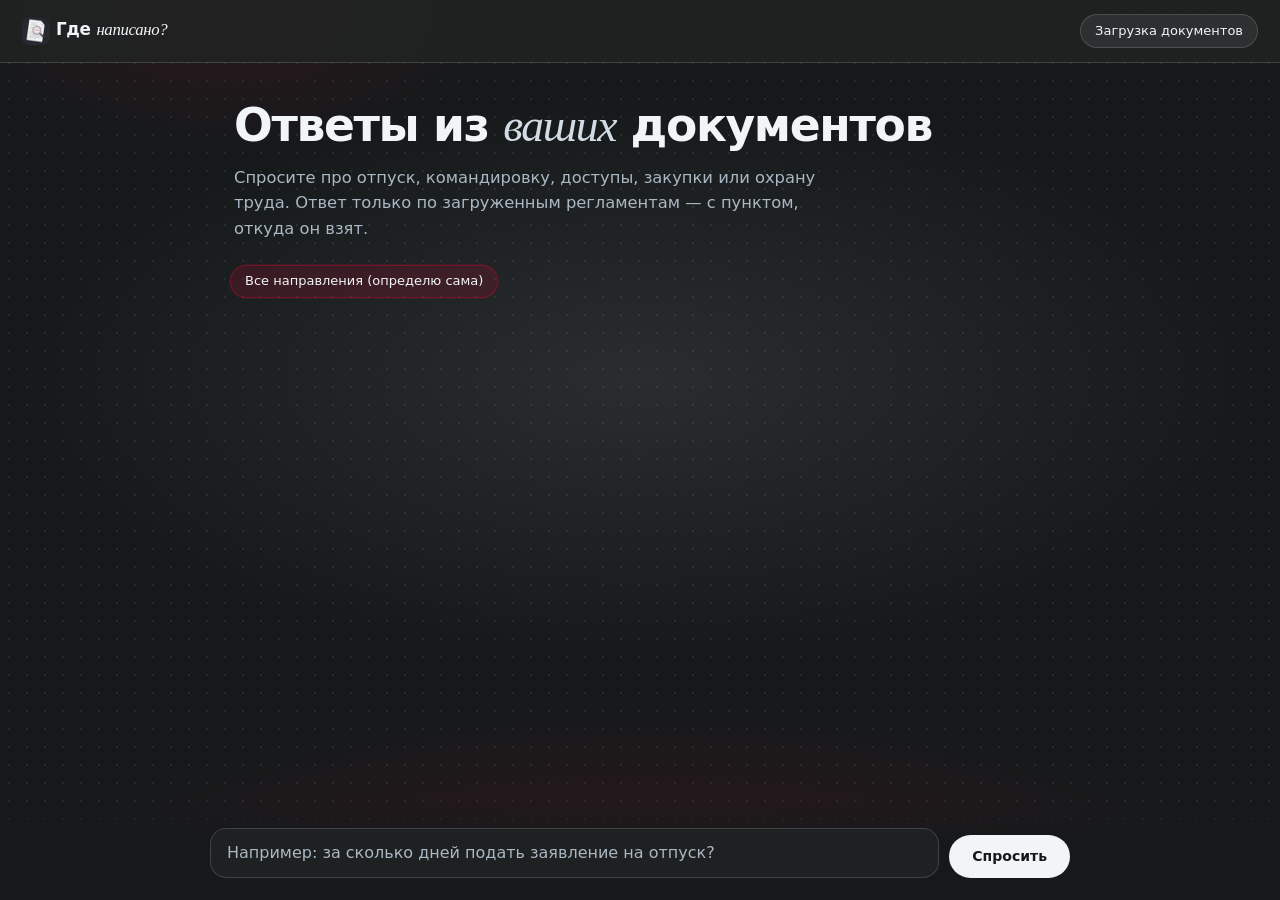
==== static/index.html @ 2ca531a7 "config, errors, schemas, db, security? main + static" ====
<!doctype html>
<html lang="ru">
<head>
  <meta charset="utf-8">
  <meta name="viewport" content="width=device-width, initial-scale=1">
  <title>Где написано?</title>
  <link rel="icon" type="image/png" sizes="32x32" href="/static/img/logo-32.png">
  <link rel="icon" type="image/x-icon" href="/static/img/favicon.ico">
  <link rel="apple-touch-icon" href="/static/img/apple-touch-icon.png">
  <link rel="stylesheet" href="/static/style.css">
</head>
<body class="chat-page">
  <header class="top">
    <div class="top-inner">
      <div class="brand"><img class="brand-logo" src="/static/img/logo-64.png" width="28" height="28" alt="" aria-hidden="true"> Где <em>написано?</em></div>
      <div class="top-badges"></div>
      <a class="admin-link" href="/admin">Загрузка документов</a>
    </div>
  </header>
  <div class="stage">
    <section class="hero">
      <h1 class="hero-title">Ответы из <em>ваших</em> документов</h1>
      <p class="hero-lead">Спросите про отпуск, командировку, доступы, закупки или охрану труда. Ответ только по загруженным регламентам — с пунктом, откуда он взят.</p>
    </section>
    <div class="chip-row" role="group" aria-label="Направление">
      <select id="box" title="Направление" class="sr-only">
        <option value="">Все направления (определю сама)</option>
      </select>
      <div id="box-chips" class="chips"></div>
    </div>
    <main id="chat" class="chat" aria-live="polite"></main>
  </div>
  <div class="ask-bar">
    <form id="ask" class="ask">
      <textarea id="q" rows="1" maxlength="2000" placeholder="Например: за сколько дней подать заявление на отпуск?" required></textarea>
      <button type="submit">Спросить</button>
    </form>
  </div>
  <dialog id="clause">
    <form method="dialog"><button class="close" type="submit" aria-label="Закрыть"><svg class="icon" viewBox="0 0 24 24" width="18" height="18" fill="none" stroke="currentColor" stroke-width="1.5" stroke-linecap="round" aria-hidden="true"><path d="M6 6l12 12M18 6L6 18"/></svg></button></form>
    <div id="clause-body"></div>
  </dialog>
  <script src="/static/app.js"></script>
</body>
</html>
---- static/style.css ----
:root {
  --bg: #16191A;
  --surface: #212424;
  --glass: rgba(210, 220, 229, .08);
  --border: rgba(210, 220, 229, .18);
  --text: #F2F5F8;
  --muted: #AAB8C3;
  --placeholder: #AAB8C3;
  --danger: #E89AA6;
  --accent: #A50F2D;
  --accent-hover: #BE042F;
  --ok: #4CAF82;
  --warn: #D9A441;
  --cool: #D2DCE5;
  --radius-sm: 10px;
  --glow-accent: rgba(165, 15, 45, .28);
  --glow-cool: rgba(210, 220, 229, .10);
  --grid: rgba(210, 220, 229, .09);
  --radius: 16px;
  --font: "Inter", "Segoe UI", system-ui, -apple-system, Roboto, sans-serif;
  --font-serif: Georgia, "Times New Roman", Times, serif;
  --font-mono: Consolas, ui-monospace, "SFMono-Regular", Menlo, monospace;
  color-scheme: dark;
}

* { box-sizing: border-box; }

html, body {
  min-height: 100%;
  width: 100%;
  max-width: 100%;
}

body {
  margin: 0;
  font: 16px/1.5 var(--font);
  color: var(--text);
  background-color: var(--bg);
  background-image:
    radial-gradient(ellipse 90% 55% at 50% 112%, var(--glow-accent), transparent 62%),
    radial-gradient(ellipse 70% 45% at 50% 42%, var(--glow-cool), transparent 70%),
    radial-gradient(ellipse 40% 30% at 18% 0%, rgba(165, 15, 45, .16), transparent 55%),
    radial-gradient(var(--grid) 1px, transparent 1.2px);
  background-size: auto, auto, auto, 18px 18px;
  background-attachment: fixed;
  display: flex;
  flex-direction: column;
  align-items: stretch;
  min-height: 100vh;
  overflow-x: hidden;
}
body.chat-page { height: auto; }

/* --- шапка ----------------------------------------------------------------------- */
.top {
  width: 100%;
  background: color-mix(in srgb, var(--surface) 86%, transparent);
  border-bottom: 1px solid var(--border);
  backdrop-filter: blur(18px);
  -webkit-backdrop-filter: blur(18px);
  position: sticky;
  top: 0;
  z-index: 20;
}
.top-inner {
  display: flex;
  gap: 12px;
  align-items: center;
  padding: 14px 22px;
  flex-wrap: wrap;
  width: 100%;
}
.brand {
  font-weight: 600;
  font-size: 1.05rem;
  margin-right: auto;
  display: flex;
  align-items: baseline;
  gap: .35em;
  letter-spacing: -.02em;
}
.brand em {
  font-family: var(--font-serif);
  font-style: italic;
  font-weight: 400;
}
.brand-logo {
  width: 28px;
  height: 28px;
  border-radius: 7px;
  flex: none;
  align-self: center;
}
.brand-mark {
  width: 10px;
  height: 10px;
  border-radius: 2px;
  background: var(--accent);
  flex: none;
  align-self: center;
}
.top-badges { display: flex; gap: 8px; align-items: center; flex-wrap: wrap; }
.admin-link {
  color: var(--text);
  font-size: 13px;
  text-decoration: none;
  border: 1px solid var(--border);
  background: var(--glass);
  border-radius: 999px;
  padding: 6px 14px;
  transition: border-color .15s, background .15s;
}
.admin-link:hover { border-color: var(--cool); background: rgba(210, 220, 229, .14); }

.demo-badge::before {
  content: "";
  width: 7px;
  height: 7px;
  background: currentColor;
  border-radius: 1px;
}
.demo-badge,
.plaque {
  font-family: var(--font-mono);
  font-size: 12px;
  letter-spacing: .06em;
  text-transform: uppercase;
  border-radius: 999px;
  padding: 4px 10px;
  border: 1px solid var(--border);
  background: var(--glass);
  color: var(--muted);
  display: inline-flex;
  align-items: center;
  gap: 6px;
  line-height: 1.3;
}
.plaque-ok { color: var(--ok); background: rgba(76, 175, 130, .12); border-color: rgba(76, 175, 130, .35); }
.plaque-warn { color: var(--warn); background: rgba(217, 164, 65, .12); border-color: rgba(217, 164, 65, .4); }
.plaque-muted { color: var(--muted); background: rgba(170, 184, 195, .08); border-color: var(--border); }

/* --- герой и ящички -------------------------------------------------------------- */
.stage {
  flex: 1;
  display: flex;
  flex-direction: column;
  width: 100%;
  max-width: 860px;
  margin: 0 auto;
  padding: 8px 20px 0;
  min-height: 0;
}
.hero { padding: 28px 4px 8px; }
.hero-title {
  margin: 0 0 12px;
  font-size: clamp(1.85rem, 4.6vw, 2.85rem);
  font-weight: 600;
  letter-spacing: -.03em;
  line-height: 1.2;
  text-wrap: balance;
}
.hero-title em {
  font-family: var(--font-serif);
  font-style: italic;
  font-weight: 400;
  color: var(--cool);
}
.hero-lead {
  margin: 0;
  max-width: 38rem;
  color: var(--muted);
  font-size: 1.02rem;
  line-height: 1.55;
  text-wrap: pretty;
}
.stage:has(#chat:not(:empty)) .hero { padding-top: 16px; padding-bottom: 0; }
.stage:has(#chat:not(:empty)) .hero-title { font-size: clamp(1.35rem, 3vw, 1.8rem); }
.stage:has(#chat:not(:empty)) .hero-lead { display: none; }

.chip-row { padding: 16px 0 8px; }
.chips { display: flex; flex-wrap: wrap; gap: 8px; }
.chip {
  appearance: none;
  font: 13px/1.3 var(--font);
  color: var(--text);
  background: var(--glass);
  border: 1px solid var(--border);
  border-radius: 999px;
  padding: 7px 14px;
  cursor: pointer;
  transition: background .15s, border-color .15s;
}
.chip:hover { border-color: rgba(210, 220, 229, .4); background: rgba(210, 220, 229, .14); }
.chip.is-on {
  background: rgba(165, 15, 45, .22);
  border-color: rgba(165, 15, 45, .55);
  box-shadow: 0 0 0 1px rgba(165, 15, 45, .2);
}

/* --- чат ------------------------------------------------------------------------- */
.chat {
  flex: 1 0 auto;
  overflow: visible;
  padding: 8px 0 28px;
  display: flex;
  flex-direction: column;
  gap: 14px;
  width: 100%;
  min-height: 4rem;
}
.msg {
  padding: 16px 18px;
  border-radius: var(--radius);
  background: var(--glass);
  border: 1px solid var(--border);
  max-width: 92%;
  backdrop-filter: blur(14px);
  -webkit-backdrop-filter: blur(14px);
}
.msg.user {
  align-self: flex-end;
  background: rgba(210, 220, 229, .12);
  border-color: rgba(210, 220, 229, .28);
  white-space: pre-wrap;
}
.msg.bot { align-self: flex-start; }
.msg.bot .plaque { margin-bottom: 10px; }
.mode-confident, .mode-uncertain, .mode-not_found { border-left: none; }
.wait { color: var(--muted); }
.answer-text { white-space: pre-wrap; max-width: 70ch; text-wrap: pretty; }
.ref { text-decoration: none; color: var(--cool); font-weight: 600; border-bottom: 1px solid rgba(210, 220, 229, .35); }
.ref:hover { color: var(--text); }

.quote {
  margin: 4px 0 8px;
  padding: 0;
  background: none;
  border: none;
  font-family: var(--font-serif);
  font-style: italic;
  font-size: clamp(1.15rem, 2.4vw, 1.45rem);
  line-height: 1.4;
  color: var(--text);
}
.source {
  font-size: 13px;
  color: var(--muted);
  margin: 0 0 12px;
  display: flex;
  flex-wrap: wrap;
  gap: 4px 0;
  align-items: baseline;
}
.source span + span::before, .source a::before { content: "·"; margin: 0 8px; color: var(--muted); }
.source-file { color: var(--text); }

.cite { font-size: 13px; margin-top: 4px; color: var(--muted); }
.cite a, .variant a { color: var(--cool); }
.advice { margin-top: 10px; color: var(--text); }
.owner { margin-top: 12px; font-size: 13px; color: var(--muted); }
.practice {
  margin-top: 10px;
  font-size: 14px;
  background: rgba(217, 164, 65, .08);
  border: 1px solid rgba(217, 164, 65, .28);
  padding: 8px 12px;
  border-radius: 12px;
}
.practice ul { margin: 4px 0 0 18px; padding: 0; }

.variants { display: flex; flex-direction: column; gap: 10px; margin-top: 10px; }
.variant {
  border: 1px solid var(--border);
  border-radius: var(--radius-sm);
  padding: 12px 14px;
  background: rgba(210, 220, 229, .04);
}
.variant.chosen {
  border-color: rgba(76, 175, 130, .5);
  background: rgba(76, 175, 130, .08);
}
.snippet { font-size: 14px; margin: 6px 0 10px; color: var(--muted); }

/* --- кнопки ---------------------------------------------------------------------- */
button {
  cursor: pointer;
  border: 1px solid transparent;
  background: var(--text);
  color: var(--bg);
  border-radius: 999px;
  padding: 8px 16px;
  font: 14px/1.2 var(--font);
  font-weight: 600;
  transition: background .15s, border-color .15s, color .15s, opacity .15s;
}
button:hover { background: var(--cool); }
button:disabled { opacity: .45; cursor: default; }
button:focus-visible,
a:focus-visible,
.chip:focus-visible,
select:focus-visible,
input:focus-visible,
textarea:focus-visible {
  outline: 2px solid var(--cool);
  outline-offset: 2px;
}
button.none,
#reindex {
  background: var(--surface);
  color: var(--text);
  border-color: var(--border);
  font-weight: 500;
}
button.none:hover,
#reindex:hover {
  background: rgba(210, 220, 229, .12);
  border-color: rgba(210, 220, 229, .4);
}
button.thumb {
  display: inline-flex;
  align-items: center;
  justify-content: center;
  width: 40px;
  height: 40px;
  min-width: 40px;
  padding: 0;
  border-radius: 999px;
  background: var(--surface);
  color: var(--text);
  border: 1px solid var(--border);
  font-weight: 500;
}
button.thumb:hover { background: rgba(210, 220, 229, .14); border-color: rgba(210, 220, 229, .45); color: var(--text); }
button.thumb:active { background: rgba(210, 220, 229, .2); }
button.thumb.is-selected[data-helpful="true"] {
  color: var(--ok);
  border-color: rgba(76, 175, 130, .55);
  background: rgba(76, 175, 130, .14);
}
button.thumb.is-selected[data-helpful="false"] {
  color: var(--danger);
  border-color: rgba(232, 154, 166, .5);
  background: rgba(232, 154, 166, .12);
}
.icon { display: block; flex: none; }
.admin-link { display: inline-flex; align-items: center; gap: 6px; }
.feedback { margin-top: 14px; display: flex; gap: 8px; align-items: center; flex-wrap: wrap; }
.rate-link { display: inline-block; margin-top: 10px; font-size: 13px; color: var(--muted); }
.practice-form { margin-top: 12px; display: flex; flex-direction: column; gap: 8px; }
.practice-form textarea,
.ask textarea,
.row input,
#token {
  width: 100%;
  border: 1px solid var(--border);
  border-radius: 14px;
  padding: 10px 12px;
  font: inherit;
  color: var(--text);
  background: var(--glass);
  outline: none;
}
.row select,
select:not(.sr-only) {
  border: 1px solid var(--border);
  border-radius: 14px;
  padding: 10px 12px;
  font: inherit;
  color: var(--text);
  background: var(--glass);
  outline: none;
}
::placeholder {
  color: var(--placeholder);
  opacity: 1;
}
.practice-form textarea:focus,
.ask textarea:focus,
input:focus,
select:focus {
  border-color: rgba(210, 220, 229, .45);
  box-shadow: 0 0 0 3px rgba(165, 15, 45, .2);
}
.practice-form button { align-self: flex-start; }
.thanks { margin-top: 8px; color: var(--ok); font-size: 14px; }
.muted { color: var(--muted); font-size: 13px; }
.err { color: var(--danger); }

/* --- поле ввода ------------------------------------------------------------------ */
.ask-bar {
  position: sticky;
  bottom: 0;
  width: 100%;
  z-index: 10;
  padding: 28px 20px 22px;
  background: linear-gradient(180deg, transparent 0%, var(--bg) 42%);
}
.ask {
  display: flex;
  gap: 10px;
  align-items: flex-end;
  width: 100%;
  max-width: 860px;
  margin: 0 auto;
}
.ask textarea {
  flex: 1;
  width: auto;
  resize: none;
  min-height: 48px;
  max-height: 160px;
  border-radius: var(--radius);
  padding: 12px 16px;
  background: color-mix(in srgb, var(--surface) 80%, transparent);
  backdrop-filter: blur(16px);
  -webkit-backdrop-filter: blur(16px);
}
.ask button { padding: 12px 22px; flex: none; }

/* --- диалог пункта --------------------------------------------------------------- */
dialog {
  max-width: 720px;
  width: 92%;
  border: 1px solid var(--border);
  border-radius: var(--radius);
  padding: 20px 22px;
  background: var(--surface);
  color: var(--text);
  box-shadow: 0 24px 60px rgba(0, 0, 0, .45);
}
dialog::backdrop { background: rgba(8, 10, 10, .62); }
dialog .close {
  float: right;
  display: inline-flex;
  align-items: center;
  justify-content: center;
  width: 36px;
  height: 36px;
  background: none;
  color: var(--muted);
  border: none;
  padding: 0;
  font-weight: 400;
}
dialog .close:hover { background: rgba(210, 220, 229, .08); color: var(--text); }
dialog h2 { margin-top: 0; font-size: 1.15rem; font-weight: 600; }
.context p { margin: 6px 0; color: var(--muted); }
.context p.hl {
  color: var(--text);
  background: rgba(217, 164, 65, .12);
  padding: 8px 10px;
  border-radius: 10px;
  border: 1px solid rgba(217, 164, 65, .25);
}

/* --- админка --------------------------------------------------------------------- */
body.admin { height: auto; display: block; padding-bottom: 48px; }
body.admin .top { position: sticky; }
.panel {
  max-width: 1080px;
  margin: 18px auto;
  padding: 20px 22px;
  background: var(--glass);
  border: 1px solid var(--border);
  border-radius: var(--radius);
  width: calc(100% - 32px);
  backdrop-filter: blur(16px);
  -webkit-backdrop-filter: blur(16px);
}
.panel h2 {
  margin: 0 0 12px;
  font-size: clamp(1.35rem, 3vw, 1.75rem);
  font-weight: 600;
  letter-spacing: -.03em;
  text-wrap: balance;
}
.panel h2 em,
.panel h3 {
  font-family: var(--font-serif);
  font-style: italic;
  font-weight: 400;
}
.panel h3 {
  margin: 22px 0 8px;
  font-size: 1.15rem;
  color: var(--cool);
}
.row { display: flex; gap: 8px; flex-wrap: wrap; align-items: center; }
.row input, .row select { width: auto; min-width: 12rem; border-radius: 999px; padding: 8px 14px; }
#token { width: min(28rem, 100%); border-radius: 999px; padding: 8px 14px; }

.dropzone {
  display: flex;
  flex-direction: column;
  align-items: center;
  justify-content: center;
  gap: 6px;
  min-height: 148px;
  margin: 8px 0 14px;
  padding: 22px 16px;
  border: 1px dashed rgba(210, 220, 229, .35);
  border-radius: var(--radius);
  background: rgba(210, 220, 229, .04);
  cursor: pointer;
  text-align: center;
  transition: border-color .15s, background .15s;
}
.dropzone:hover, .dropzone.is-over {
  border-color: rgba(165, 15, 45, .55);
  background: rgba(165, 15, 45, .08);
}
.dropzone input[type="file"] {
  position: absolute;
  opacity: 0;
  width: 0;
  height: 0;
  pointer-events: none;
}
.dropzone { position: relative; }
.dropzone-title { font-weight: 600; }
.file-names { font-family: var(--font-mono); font-size: 12px; color: var(--muted); margin-top: 4px; }
.upload-log {
  white-space: pre-wrap;
  font-family: var(--font-mono);
  font-size: 12px;
  max-height: 12rem;
  overflow: auto;
}
.upload-form .row { margin-top: 4px; }

.table-wrap { overflow-x: auto; margin: 0 -4px; }
table { border-collapse: collapse; width: 100%; font-size: 14px; }
td, th { border-bottom: 1px solid var(--border); padding: 10px 8px; text-align: left; vertical-align: top; }
th {
  font-family: var(--font-mono);
  font-size: 12px;
  letter-spacing: .06em;
  text-transform: uppercase;
  color: var(--muted);
  font-weight: 500;
}
tbody tr:hover td { background: rgba(210, 220, 229, .04); }

.sr-only,
#box.sr-only {
  position: absolute !important;
  width: 1px !important;
  height: 1px !important;
  padding: 0 !important;
  margin: -1px !important;
  overflow: hidden !important;
  clip: rect(0, 0, 0, 0) !important;
  white-space: nowrap !important;
  border: 0 !important;
  inset: auto;
}

/* --- адаптив --------------------------------------------------------------------- */
/* Ход работы агента */
.steps {
  margin-top: 14px;
  border-top: 1px solid var(--border);
  padding-top: 10px;
  font-size: 13px;
  color: var(--muted);
}
.steps-summary {
  cursor: pointer;
  list-style: none;
  display: flex;
  align-items: baseline;
  gap: 10px;
  color: var(--cool);
  user-select: none;
}
.steps-summary::-webkit-details-marker { display: none; }
.steps-summary::before {
  content: "";
  width: 6px; height: 6px;
  border-right: 1.5px solid currentColor;
  border-bottom: 1.5px solid currentColor;
  transform: rotate(-45deg);
  transition: transform .15s ease;
  align-self: center;
}
.steps[open] > .steps-summary::before { transform: rotate(45deg); }
.steps-summary:hover { color: var(--text); }
.steps-summary:focus-visible { outline: 2px solid var(--accent-hover); outline-offset: 3px; border-radius: 4px; }
.steps-meta { color: var(--muted); }
.steps-list { list-style: none; margin: 10px 0 0; padding: 0; display: grid; gap: 8px; }
.step { display: grid; grid-template-columns: 10px 1fr; gap: 10px; align-items: start; }
.step-dot { width: 8px; height: 8px; border-radius: 50%; margin-top: 5px; background: var(--muted); }
.step-ok .step-dot { background: var(--ok); }
.step-warn .step-dot { background: var(--warn); }
.step-fail .step-dot { background: var(--danger); }
.step-skip .step-dot { background: transparent; border: 1px solid var(--muted); }
.step-head { display: flex; flex-wrap: wrap; gap: 4px 10px; align-items: baseline; color: var(--text); }
.step-head b { font-weight: 600; }
.step-status { font-size: 12px; color: var(--muted); }
.step-warn .step-status { color: var(--warn); }
.step-fail .step-status { color: var(--danger); }
.step-ms { font-family: var(--font-mono); font-size: 12px; color: var(--muted); margin-left: auto; }
.step-detail { overflow-wrap: anywhere; }

.answer-note { color: var(--muted); font-size: 14px; margin: 2px 0 10px; }
.warnings { margin: 10px 0 0; display: grid; gap: 6px; }
.warning {
  font-size: 13px;
  color: var(--warn);
  background: rgba(217, 164, 65, .08);
  border: 1px solid rgba(217, 164, 65, .3);
  border-radius: var(--radius-sm);
  padding: 8px 12px;
}

@media (max-width: 720px) {
  .top { padding: 12px 14px; }
  .stage, .ask-bar { padding-left: 14px; padding-right: 14px; }
  .top-inner { padding-left: 14px; padding-right: 14px; }
  .hero { padding-top: 18px; }
  .msg { max-width: 100%; padding: 14px; }
  .ask { flex-direction: column; align-items: stretch; }
  .ask button { width: 100%; }
  .row input, .row select, #token { width: 100%; min-width: 0; }
  .panel { width: calc(100% - 20px); padding: 16px; margin: 12px auto; }
  button.none, #reindex { width: auto; }
  .upload-form .row button { flex: 1 1 auto; }
}

@media (prefers-reduced-motion: reduce) {
  *, *::before, *::after { transition: none !important; }
  html { scroll-behavior: auto; }
}
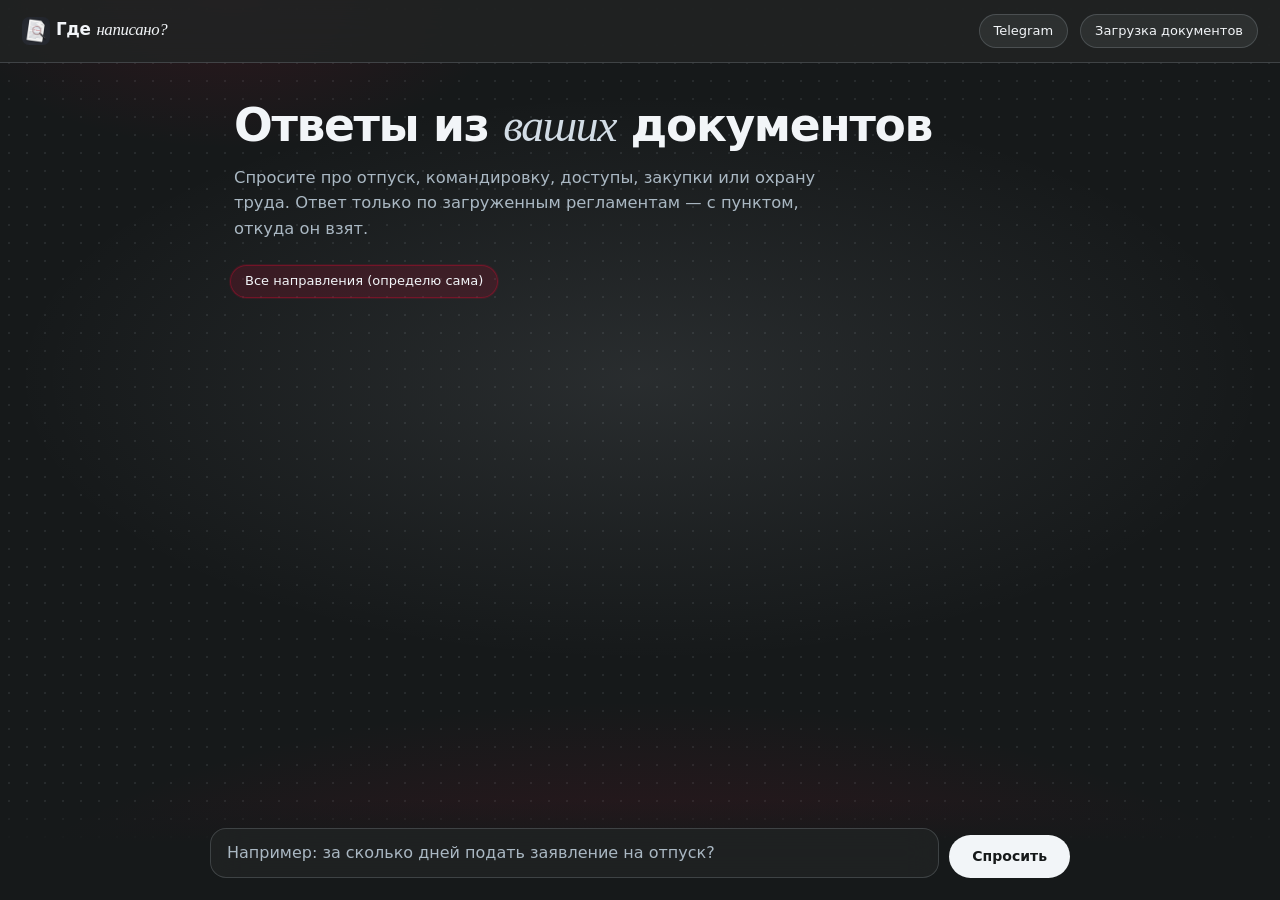
==== commit f3ee76e8: "доработка llm" ====
--- a/static/index.html
+++ b/static/index.html
@@ -14,6 +14,7 @@
     <div class="top-inner">
       <div class="brand"><img class="brand-logo" src="/static/img/logo-64.png" width="28" height="28" alt="" aria-hidden="true"> Где <em>написано?</em></div>
       <div class="top-badges"></div>
+      <a class="admin-link tg-link" id="tg-link" href="#" hidden target="_blank" rel="noopener">Telegram</a>
       <a class="admin-link" href="/admin">Загрузка документов</a>
     </div>
   </header>
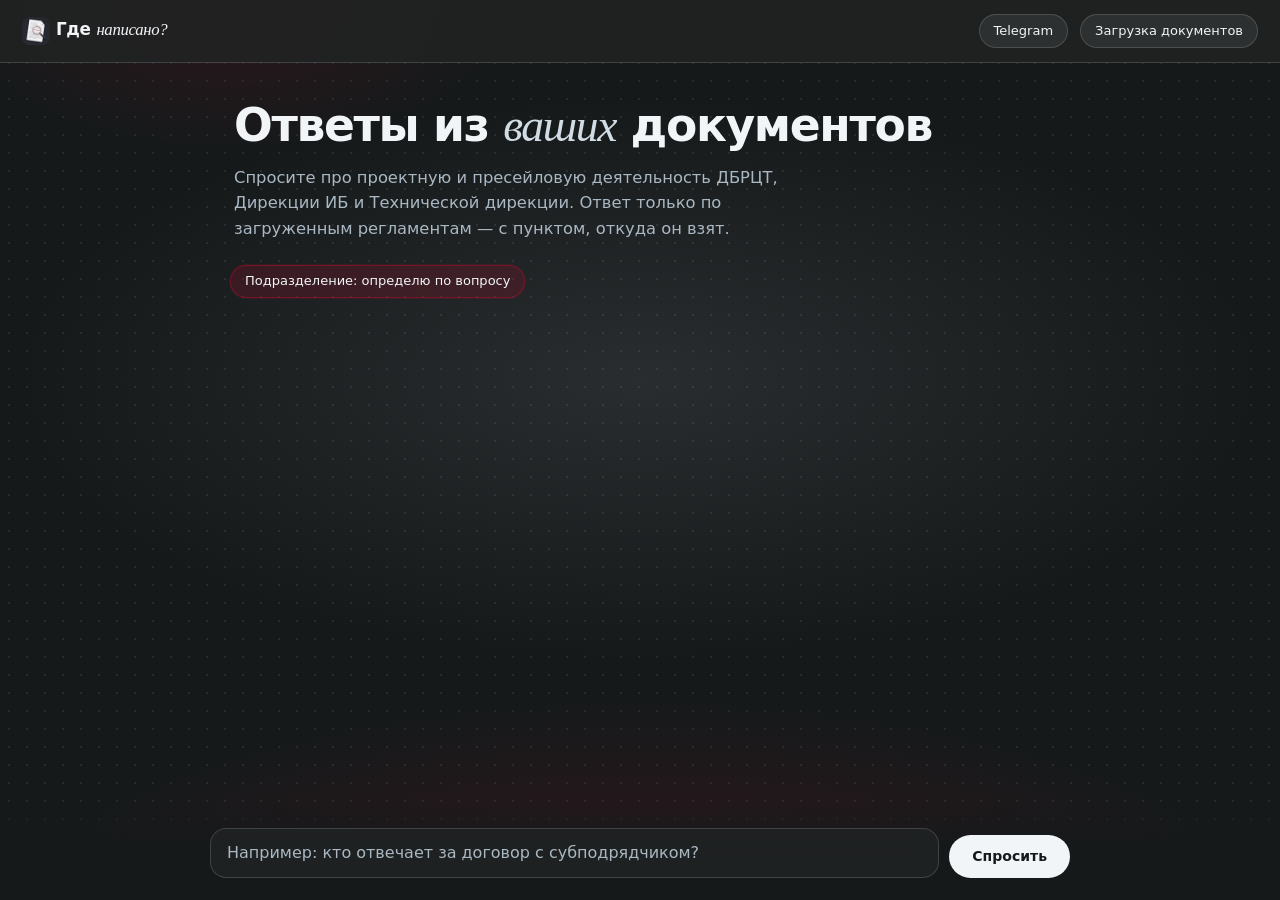
==== commit f5a2a964: "доработка программы" ====
--- a/static/index.html
+++ b/static/index.html
@@ -21,11 +21,11 @@
   <div class="stage">
     <section class="hero">
       <h1 class="hero-title">Ответы из <em>ваших</em> документов</h1>
-      <p class="hero-lead">Спросите про отпуск, командировку, доступы, закупки или охрану труда. Ответ только по загруженным регламентам — с пунктом, откуда он взят.</p>
+      <p class="hero-lead">Спросите про проектную и пресейловую деятельность ДБРЦТ, Дирекции ИБ и Технической дирекции. Ответ только по загруженным регламентам — с пунктом, откуда он взят.</p>
     </section>
     <div class="chip-row" role="group" aria-label="Направление">
       <select id="box" title="Направление" class="sr-only">
-        <option value="">Все направления (определю сама)</option>
+        <option value="">Подразделение: определю по вопросу</option>
       </select>
       <div id="box-chips" class="chips"></div>
     </div>
@@ -33,7 +33,7 @@
   </div>
   <div class="ask-bar">
     <form id="ask" class="ask">
-      <textarea id="q" rows="1" maxlength="2000" placeholder="Например: за сколько дней подать заявление на отпуск?" required></textarea>
+      <textarea id="q" rows="1" maxlength="2000" placeholder="Например: кто отвечает за договор с субподрядчиком?" required></textarea>
       <button type="submit">Спросить</button>
     </form>
   </div>
--- a/static/style.css
+++ b/static/style.css
@@ -631,3 +631,27 @@
   *, *::before, *::after { transition: none !important; }
   html { scroll-behavior: auto; }
 }
+
+/* --- диалог: источники, уточнение, подразделения, служба качества --- */
+.sources { margin-top: 12px; display: grid; gap: 10px; }
+.sources-title { font-weight: 600; font-size: 14px; }
+.source-item { display: grid; grid-template-columns: auto 1fr; gap: 8px; align-items: start; }
+.source-n { font-weight: 600; color: var(--accent, #6b4eff); }
+.source-item .quote { margin: 4px 0 0; font-size: 14px; }
+.clarify { display: flex; flex-wrap: wrap; gap: 8px; margin-top: 10px; }
+.division-section { border-left: 3px solid var(--line, #d9d4ea); padding: 6px 0 6px 12px; margin-top: 12px; }
+.division-section h4 { margin: 0 0 6px; font-size: 15px; }
+.division-section.mode-not_found { opacity: .85; }
+.division-line { font-size: 13px; margin: 4px 0 8px; }
+.escalation { margin-top: 12px; padding: 10px 12px; border-radius: 10px; background: rgba(255, 196, 0, .12); font-size: 14px; }
+.glossary { margin-top: 10px; font-size: 13px; color: var(--muted, #6b6880); }
+.glossary abbr { text-decoration: none; font-weight: 600; }
+.faq-meta { margin-top: 8px; font-size: 13px; }
+.doc-body { margin-top: 12px; }
+.doc-clause { padding: 6px 10px; border-radius: 8px; line-height: 1.5; }
+.doc-clause.hl { background: rgba(255, 214, 0, .35); outline: 2px solid rgba(255, 190, 0, .6); }
+.kpis { display: grid; grid-template-columns: repeat(auto-fit, minmax(150px, 1fr)); gap: 10px; margin: 10px 0 16px; }
+.kpi { border: 1px solid var(--line, #e3e0ee); border-radius: 10px; padding: 10px 12px; }
+.kpi b { display: block; font-size: 22px; }
+.answer-form { display: grid; gap: 6px; margin-top: 6px; }
+.answer-form textarea { width: 100%; min-height: 60px; }
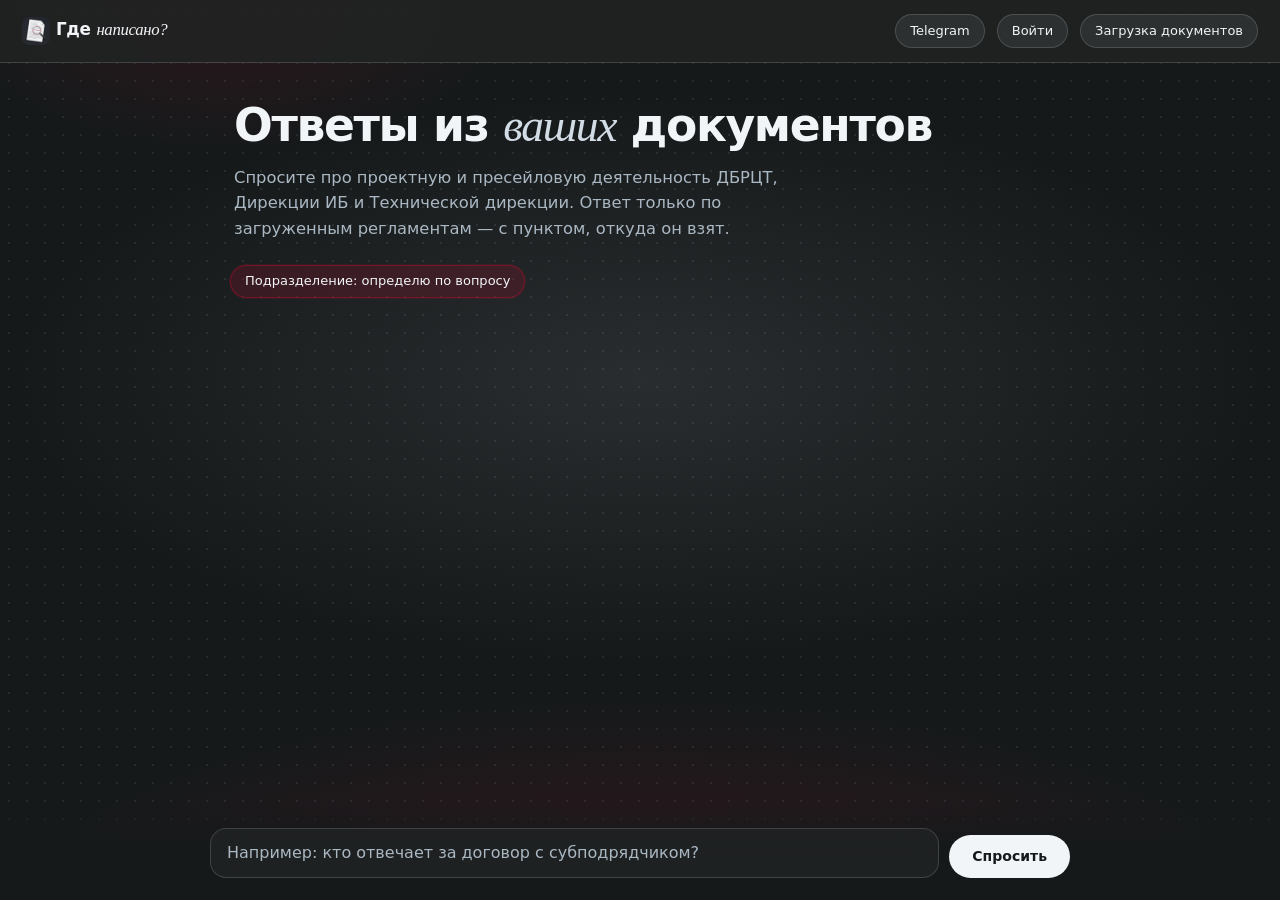
==== commit 06e00e50: "ver 1.0" ====
--- a/static/index.html
+++ b/static/index.html
@@ -15,6 +15,7 @@
       <div class="brand"><img class="brand-logo" src="/static/img/logo-64.png" width="28" height="28" alt="" aria-hidden="true"> Где <em>написано?</em></div>
       <div class="top-badges"></div>
       <a class="admin-link tg-link" id="tg-link" href="#" hidden target="_blank" rel="noopener">Telegram</a>
+      <a class="admin-link" id="login-link" href="#">Войти</a>
       <a class="admin-link" href="/admin">Загрузка документов</a>
     </div>
   </header>
@@ -37,6 +38,16 @@
       <button type="submit">Спросить</button>
     </form>
   </div>
+  <dialog id="login">
+    <form method="dialog"><button class="close" type="submit" aria-label="Закрыть">&times;</button></form>
+    <h2>Вход сотрудника</h2>
+    <p class="login-note">Имитация корпоративного входа: имя и почта нужны, чтобы письмо в службу качества ушло с вами в копии. Пароль не требуется, данные хранятся только в этом браузере.</p>
+    <form id="login-form" class="login-form">
+      <label>Имя<input id="login-name" type="text" maxlength="120" autocomplete="name" required></label>
+      <label>Рабочая почта<input id="login-email" type="email" maxlength="200" autocomplete="email" required></label>
+      <div class="login-actions"><button type="submit">Войти</button><button type="button" id="login-out">Выйти</button></div>
+    </form>
+  </dialog>
   <dialog id="clause">
     <form method="dialog"><button class="close" type="submit" aria-label="Закрыть"><svg class="icon" viewBox="0 0 24 24" width="18" height="18" fill="none" stroke="currentColor" stroke-width="1.5" stroke-linecap="round" aria-hidden="true"><path d="M6 6l12 12M18 6L6 18"/></svg></button></form>
     <div id="clause-body"></div>
--- a/static/style.css
+++ b/static/style.css
@@ -655,3 +655,9 @@
 .kpi b { display: block; font-size: 22px; }
 .answer-form { display: grid; gap: 6px; margin-top: 6px; }
 .answer-form textarea { width: 100%; min-height: 60px; }
+
+.login-note { color: var(--muted, #9aa4ad); font-size: .9rem; line-height: 1.4; max-width: 28rem; }
+.login-form { display: flex; flex-direction: column; gap: 12px; min-width: min(26rem, 80vw); }
+.login-form label { display: flex; flex-direction: column; gap: 4px; font-size: .9rem; }
+.login-form input { padding: 8px 10px; border-radius: 8px; border: 1px solid rgba(210, 220, 229, .25); background: transparent; color: inherit; font: inherit; }
+.login-actions { display: flex; gap: 8px; }
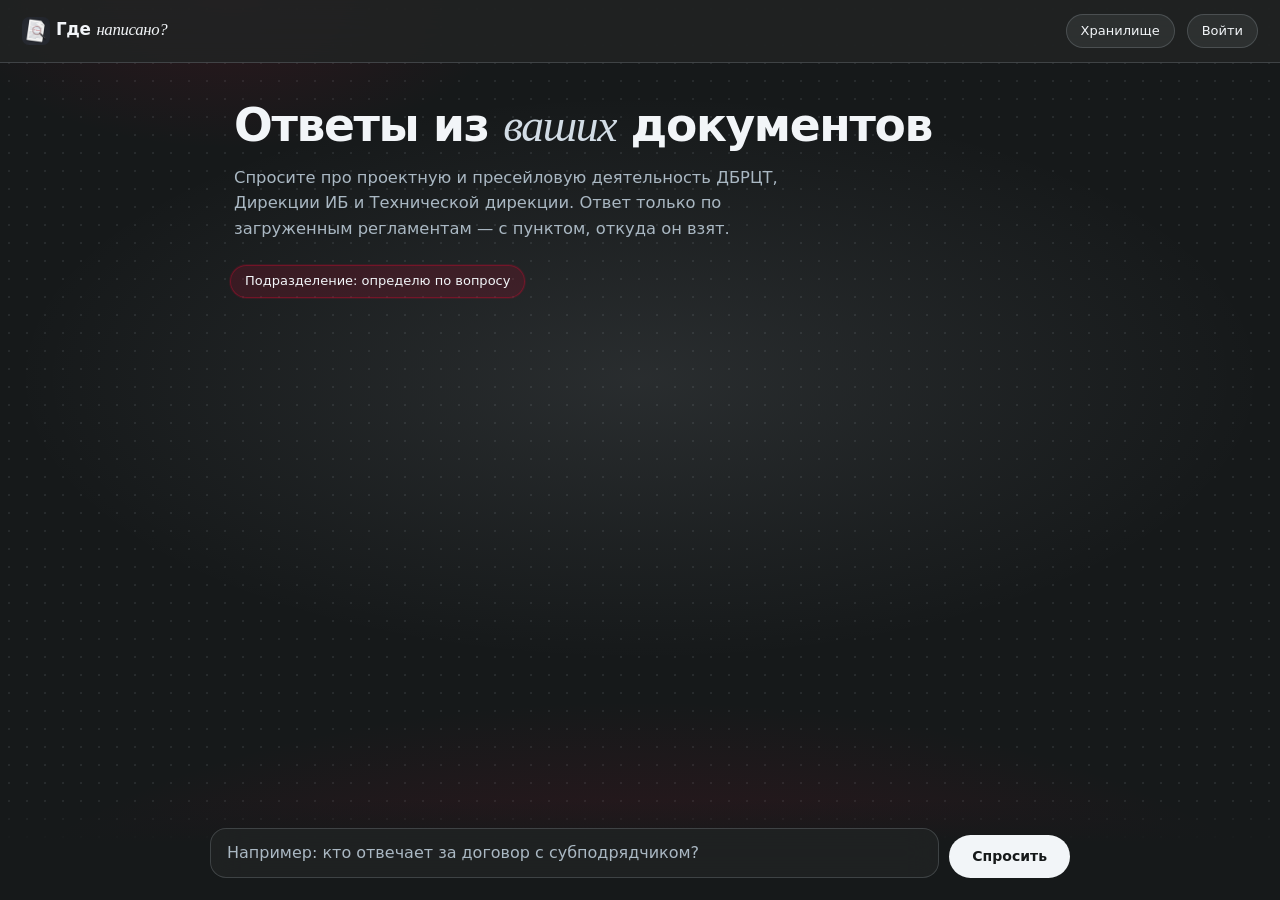
==== commit c718e573: "ver 1.1" ====
--- a/static/index.html
+++ b/static/index.html
@@ -7,16 +7,18 @@
   <link rel="icon" type="image/png" sizes="32x32" href="/static/img/logo-32.png">
   <link rel="icon" type="image/x-icon" href="/static/img/favicon.ico">
   <link rel="apple-touch-icon" href="/static/img/apple-touch-icon.png">
-  <link rel="stylesheet" href="/static/style.css">
+  <link rel="stylesheet" href="/static/style.css?v=20261127d">
 </head>
 <body class="chat-page">
   <header class="top">
     <div class="top-inner">
       <div class="brand"><img class="brand-logo" src="/static/img/logo-64.png" width="28" height="28" alt="" aria-hidden="true"> Где <em>написано?</em></div>
       <div class="top-badges"></div>
+      <a class="admin-link" href="/wiki">Хранилище</a>
       <a class="admin-link tg-link" id="tg-link" href="#" hidden target="_blank" rel="noopener">Telegram</a>
       <a class="admin-link" id="login-link" href="#">Войти</a>
-      <a class="admin-link" href="/admin">Загрузка документов</a>
+      <a class="admin-link" id="qa-link" href="/admin#quality" hidden>Служба качества</a>
+      <a class="admin-link" id="admin-link" href="/admin" hidden>Загрузка документов</a>
     </div>
   </header>
   <div class="stage">
@@ -41,10 +43,17 @@
   <dialog id="login">
     <form method="dialog"><button class="close" type="submit" aria-label="Закрыть">&times;</button></form>
     <h2>Вход сотрудника</h2>
-    <p class="login-note">Имитация корпоративного входа: имя и почта нужны, чтобы письмо в службу качества ушло с вами в копии. Пароль не требуется, данные хранятся только в этом браузере.</p>
+    <p class="login-note">Имитация корпоративного входа: имя, почта и роль нужны, роль только меняет, какие разделы показаны; доступ к разделам по-прежнему закрыт токеном. Имя и почта нужны чтобы письмо в службу качества ушло с вами в копии. Пароль не требуется, данные хранятся только в этом браузере.</p>
     <form id="login-form" class="login-form">
       <label>Имя<input id="login-name" type="text" maxlength="120" autocomplete="name" required></label>
       <label>Рабочая почта<input id="login-email" type="email" maxlength="200" autocomplete="email" required></label>
+      <label>Роль
+        <select id="login-role">
+          <option value="employee">Сотрудник</option>
+          <option value="expert">Эксперт службы качества</option>
+          <option value="admin">Администратор</option>
+        </select>
+      </label>
       <div class="login-actions"><button type="submit">Войти</button><button type="button" id="login-out">Выйти</button></div>
     </form>
   </dialog>
@@ -52,6 +61,6 @@
     <form method="dialog"><button class="close" type="submit" aria-label="Закрыть"><svg class="icon" viewBox="0 0 24 24" width="18" height="18" fill="none" stroke="currentColor" stroke-width="1.5" stroke-linecap="round" aria-hidden="true"><path d="M6 6l12 12M18 6L6 18"/></svg></button></form>
     <div id="clause-body"></div>
   </dialog>
-  <script src="/static/app.js"></script>
+  <script src="/static/app.js?v=20261127d"></script>
 </body>
 </html>
--- a/static/style.css
+++ b/static/style.css
@@ -111,6 +111,8 @@
   transition: border-color .15s, background .15s;
 }
 .admin-link:hover { border-color: var(--cool); background: rgba(210, 220, 229, .14); }
+/* display у .admin-link перебивает стандартный [hidden], без этого ссылки «Служба качества» и «Загрузка документов» видны всем */
+.admin-link[hidden], [hidden] { display: none !important; }
 
 .demo-badge::before {
   content: "";
@@ -602,7 +604,7 @@
 .step-ms { font-family: var(--font-mono); font-size: 12px; color: var(--muted); margin-left: auto; }
 .step-detail { overflow-wrap: anywhere; }
 
-.answer-note { color: var(--muted); font-size: 14px; margin: 2px 0 10px; }
+.answer-note { color: var(--muted); font-size: 14px; margin: 2px 0 10px; white-space: pre-line; }
 .warnings { margin: 10px 0 0; display: grid; gap: 6px; }
 .warning {
   font-size: 13px;
@@ -635,7 +637,11 @@
 /* --- диалог: источники, уточнение, подразделения, служба качества --- */
 .sources { margin-top: 12px; display: grid; gap: 10px; }
 .sources-title { font-weight: 600; font-size: 14px; }
-.source-item { display: grid; grid-template-columns: auto 1fr; gap: 8px; align-items: start; }
+.source-item { display: grid; grid-template-columns: auto 1fr; gap: 8px; align-items: start; padding: 4px 6px; border-radius: 8px; }
+.source-item.is-hl, .source-item:target {
+  background: rgba(217, 164, 65, .12);
+  outline: 2px solid rgba(217, 164, 65, .35);
+}
 .source-n { font-weight: 600; color: var(--accent, #6b4eff); }
 .source-item .quote { margin: 4px 0 0; font-size: 14px; }
 .clarify { display: flex; flex-wrap: wrap; gap: 8px; margin-top: 10px; }
@@ -661,3 +667,29 @@
 .login-form label { display: flex; flex-direction: column; gap: 4px; font-size: .9rem; }
 .login-form input { padding: 8px 10px; border-radius: 8px; border: 1px solid rgba(210, 220, 229, .25); background: transparent; color: inherit; font: inherit; }
 .login-actions { display: flex; gap: 8px; }
+
+.conflict-flag { margin: 8px 0; padding: 6px 10px; border-left: 3px solid #d9a441; background: rgba(217, 164, 65, .10); font-size: .9rem; }
+
+.wiki-lead { margin: 0 0 14px; }
+.wiki-faq { margin: 0 0 16px; padding: 12px 14px; border: 1px solid var(--border, var(--line, #d9d4ea)); border-radius: 12px; }
+.wiki-faq:target {
+  background: rgba(217, 164, 65, .12);
+  outline: 2px solid rgba(217, 164, 65, .35);
+}
+.wiki-faq h3 { margin: 0 0 8px; font-size: 1.05rem; font-weight: 600; }
+.wiki-anchor { color: inherit; text-decoration: none; }
+.wiki-anchor:hover { border-bottom: 1px solid currentColor; }
+.wiki-q, .wiki-a { margin: 6px 0; line-height: 1.5; }
+
+.doc-layout { display: grid; grid-template-columns: minmax(13rem, 17rem) 1fr; gap: 28px; align-items: start; }
+.doc-toc { position: sticky; top: 76px; max-height: calc(100vh - 100px); overflow: auto; font-size: 13px; line-height: 1.4; }
+.doc-toc summary { cursor: pointer; font-weight: 600; margin-bottom: 8px; }
+.doc-toc nav a { display: block; color: var(--muted); text-decoration: none; padding: 3px 0 3px 10px; border-left: 2px solid transparent; }
+.doc-toc nav a:hover { color: var(--text); }
+.doc-toc nav a.is-on { color: var(--text); border-left-color: var(--accent, #a50f2d); }
+.doc-toc .toc-section { margin-top: 10px; padding-left: 0; color: var(--text); font-weight: 600; border-left: none; }
+.doc-toc .toc-clause { padding-left: 12px; }
+@media (max-width: 860px) {
+  .doc-layout { grid-template-columns: 1fr; }
+  .doc-toc { position: static; max-height: none; margin-bottom: 8px; }
+}
